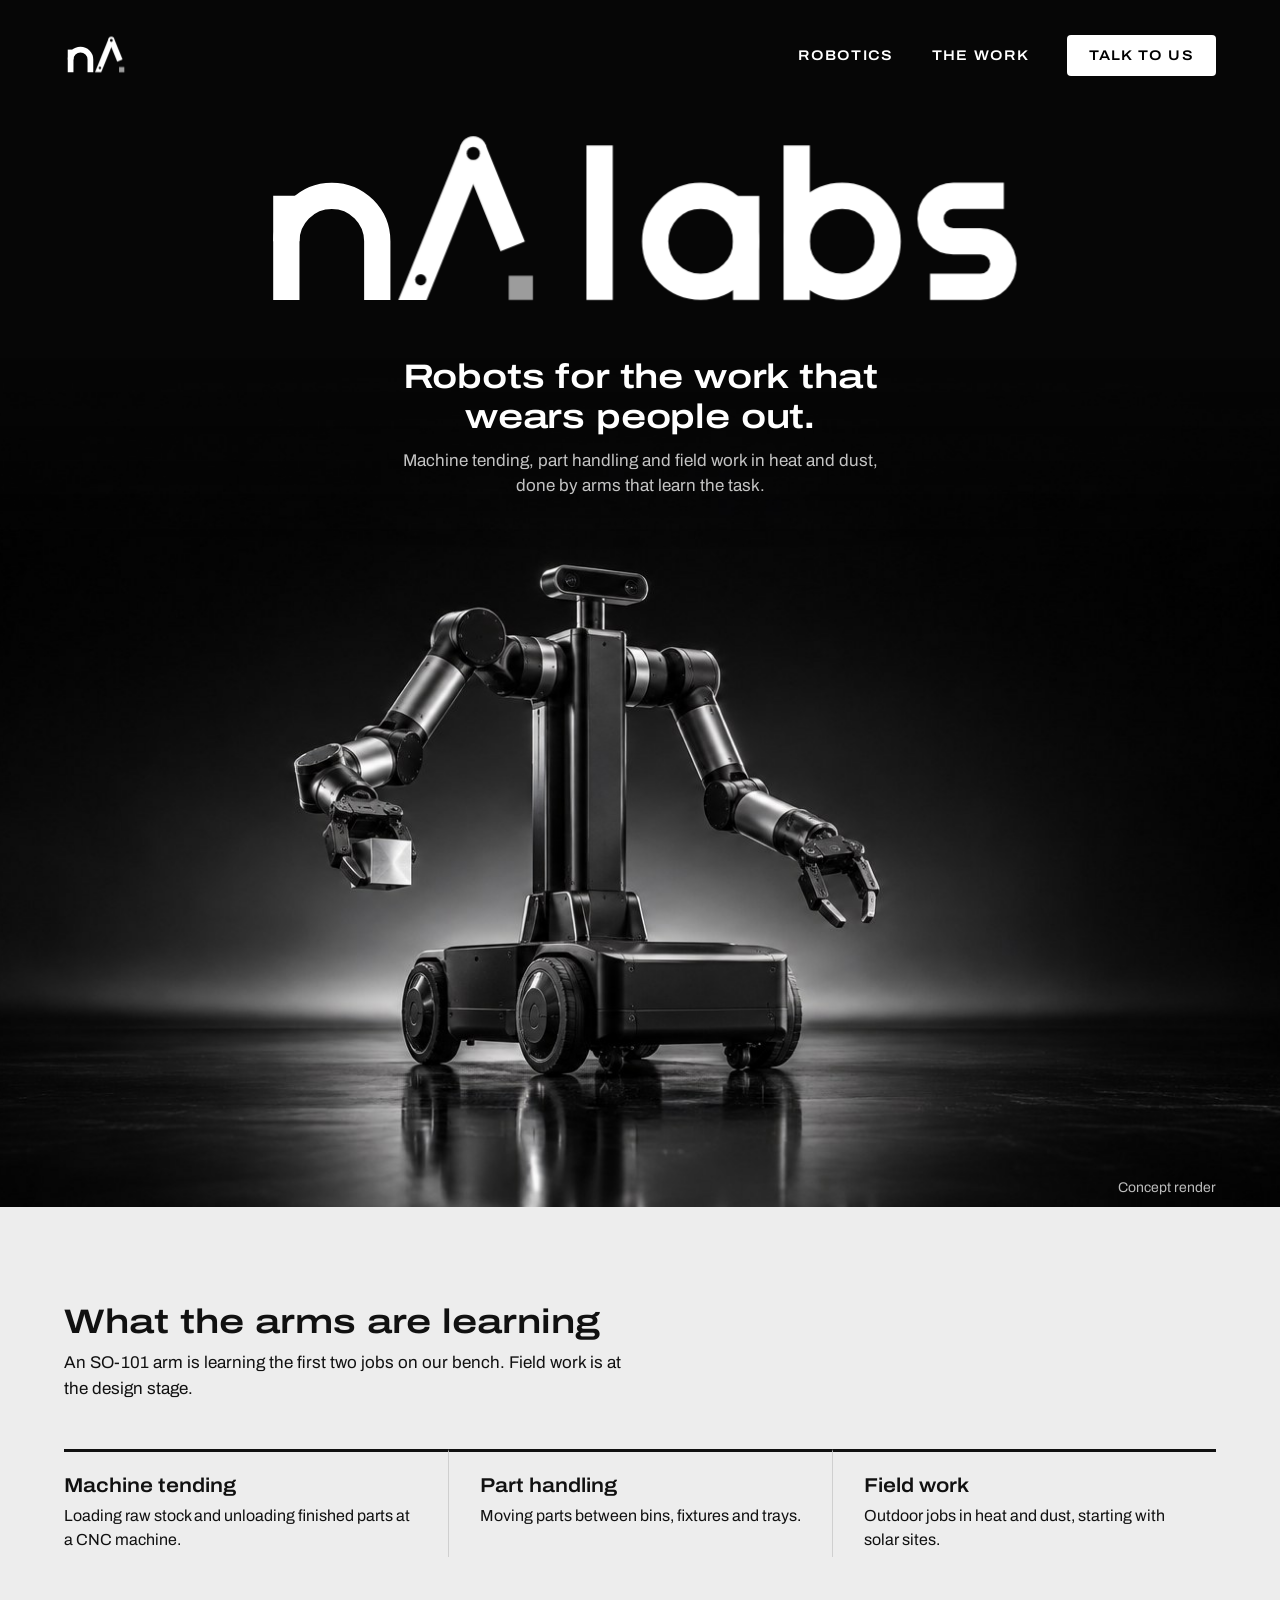
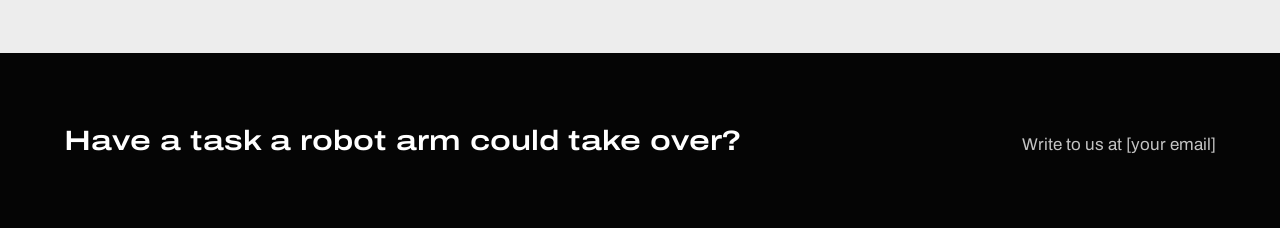
==== index.html @ 327ee528 "Add nA labs homepage hero Static page with the nA labs wordmark, studio robot render, task band and " ====
<!DOCTYPE html>
<html lang="en">
<head>
<meta charset="utf-8">
<meta name="viewport" content="width=device-width, initial-scale=1">
<title>nA labs — homepage hero</title>
<link rel="preconnect" href="https://fonts.googleapis.com">
<link rel="stylesheet" href="https://fonts.googleapis.com/css2?family=Archivo:wdth,wght@62..125,100..900&display=swap">
<style>
:root{
  --night:#050505;
  --indigo:#0C123F;
  --ink:#111111;
  --blue:#111111;
  --glow:#CFCFCF;
  --paper:#EDEDED;
  --pad:clamp(20px,5vw,64px);
}
*{box-sizing:border-box}
html{scroll-behavior:smooth}
body{margin:0;background:var(--night);color:#fff;font-family:'Archivo','Helvetica Neue',Arial,sans-serif;-webkit-font-smoothing:antialiased}
a{color:inherit}
a:focus-visible{outline:3px solid var(--glow);outline-offset:3px}

.hero{
  position:relative;overflow:hidden;
  min-height:100vh;min-height:100svh;
  display:flex;flex-direction:column;
  padding:clamp(18px,3vw,32px) var(--pad) 0;
  background:#060606;
}

.nav{position:relative;z-index:3;display:flex;align-items:center;justify-content:space-between;gap:24px}
.nav .nav-mark{display:block;width:clamp(52px,6vw,66px);height:auto}
.nav-links{display:flex;align-items:center;gap:clamp(20px,3vw,40px);font-size:14px;font-weight:600;font-stretch:112%;letter-spacing:.09em;text-transform:uppercase}
.nav-links a{text-decoration:none;padding:12px 0;white-space:nowrap}
.nav-links a:hover{color:var(--glow)}
.nav-links a.talk{background:#fff;color:#000;padding:13px 22px;border-radius:4px;font-weight:600}
.nav-links a.talk:hover{background:var(--glow);color:#000}
@media (max-width:640px){.nav-links a.plain{display:none}}

.head{position:relative;z-index:2;text-align:center;padding-top:clamp(20px,4vh,56px)}
.wordmark{display:block;width:100%;height:auto;overflow:visible}
.head .wordmark{max-width:1040px;margin:0 auto}
@media (min-width:900px){.head .wordmark{max-width:min(860px,60vw)}}
.wordmark .ink{fill:none;stroke:#fff;stroke-width:26;stroke-linejoin:round}
.wordmark .joint{fill:#fff}
.wordmark .part{fill:#9C9C9C}
.forearm{transform-box:view-box;transform-origin:215px 34px}
.head h1{margin:clamp(18px,3vh,30px) auto 0;font-size:clamp(20px,2.7vw,34px);line-height:1.18;font-weight:600;font-stretch:125%;letter-spacing:-0.005em;max-width:17em;color:#fff}
.head p{margin:12px auto 0;font-size:17px;line-height:1.45;color:#C4C4C4;max-width:30em}

.scene{position:relative;z-index:1;margin:auto calc(-1 * var(--pad)) 0;display:flex;justify-content:center}
.scene img{display:block;flex:none;width:max(100%,190vw,560px);max-width:1536px;height:auto;margin-top:-17vw;
  -webkit-mask-image:linear-gradient(180deg,transparent 0,#000 24%);mask-image:linear-gradient(180deg,transparent 0,#000 24%)}
@media (min-width:900px){.scene img{width:min(118%,1700px);max-width:none;margin-top:-11vw}}
.note{position:absolute;right:var(--pad);bottom:12px;z-index:3;margin:0;font-size:14px;color:#BDBDBD}

.lab{background:var(--paper);color:var(--ink);padding:clamp(48px,8vw,96px) var(--pad)}
.lab h2{margin:0 0 10px;font-size:clamp(24px,3vw,34px);font-weight:600;font-stretch:125%}
.lab .lede{margin:0 0 clamp(28px,4vw,48px);font-size:17px;line-height:1.5;max-width:34em}
.tasks{list-style:none;margin:0;padding:0;display:grid;grid-template-columns:repeat(3,1fr)}
.tasks li{padding:22px clamp(16px,2.4vw,32px) 6px 0;border-top:3px solid var(--blue)}
.tasks li + li{padding-left:clamp(16px,2.4vw,32px);border-left:1px solid #CFCFCF}
.tasks h3{margin:0 0 8px;font-size:20px;font-weight:600;font-stretch:112%}
.tasks p{margin:0;font-size:16px;line-height:1.45}
@media (max-width:720px){
  .tasks{grid-template-columns:1fr}
  .tasks li + li{padding-left:0;border-left:0;margin-top:22px}
}

.contact{padding:clamp(40px,6vw,72px) var(--pad);display:flex;justify-content:space-between;align-items:baseline;gap:24px;flex-wrap:wrap}
.contact h2{margin:0;font-size:clamp(20px,2.4vw,28px);font-weight:600;font-stretch:125%}
.contact p{margin:0;font-size:17px;color:#C4C4C4}

@media (prefers-reduced-motion:no-preference){
  .forearm{animation:place 1.5s cubic-bezier(.62,.02,.22,1) .35s both}
  .labs{animation:arrive .7s ease-out 1.45s both}
  .head h1,.head p{animation:arrive .7s ease-out 1.9s both}
  @keyframes place{0%{transform:rotate(-58deg)}82%{transform:rotate(2.5deg)}100%{transform:rotate(0deg)}}
  @keyframes arrive{from{opacity:0;transform:translateY(10px)}to{opacity:1;transform:none}}
}
</style>
</head>
<body>

<header class="hero">
  <nav class="nav" aria-label="Main">
    <a href="#top" aria-label="nA labs, home">
      <svg class="nav-mark wordmark" viewBox="0 0 300 213" aria-hidden="true">
        <clipPath id="baseA"><rect x="0" y="-40" width="760" height="223"/></clipPath>
        <mask id="holesA" maskUnits="userSpaceOnUse" x="-50" y="-80" width="900" height="360">
          <rect x="-50" y="-80" width="900" height="360" fill="#fff"/>
          <circle cx="215" cy="38" r="6.5" fill="#000"/>
          <circle cx="163" cy="163" r="5.5" fill="#000"/>
        </mask>
        <path class="ink" d="M30 183 V80"/>
        <path class="ink" d="M30 125 a45 45 0 0 1 90 0 V183"/>
        <g mask="url(#holesA)">
          <path class="ink" d="M150 195 L215 34" clip-path="url(#baseA)"/>
          <path class="ink" d="M215 34 L254 130"/>
          <circle class="joint" cx="215" cy="34" r="13"/>
        </g>
        <rect class="part" x="250" y="159" width="24" height="24"/>
      </svg>
    </a>
    <div class="nav-links">
      <a class="plain" href="#lab">Robotics</a>
      <a class="plain" href="#lab">The work</a>
      <a class="talk" href="#contact">Talk to us</a>
    </div>
  </nav>

  <div class="head" id="top">
    <svg class="wordmark" viewBox="0 0 760 213" role="img" aria-label="nA labs">
      <clipPath id="baseB"><rect x="0" y="-40" width="760" height="223"/></clipPath>
      <mask id="holesB" maskUnits="userSpaceOnUse" x="-50" y="-80" width="900" height="360">
        <rect x="-50" y="-80" width="900" height="360" fill="#fff"/>
        <circle cx="215" cy="38" r="6.5" fill="#000"/>
        <circle cx="163" cy="163" r="5.5" fill="#000"/>
      </mask>
      <path class="ink" d="M30 183 V80"/>
      <path class="ink" d="M30 125 a45 45 0 0 1 90 0 V183"/>
      <g mask="url(#holesB)">
        <path class="ink" d="M150 195 L215 34" clip-path="url(#baseB)"/>
        <g class="forearm">
          <path class="ink" d="M215 34 L254 130"/>
          <rect class="part" x="250" y="159" width="24" height="24"/>
        </g>
        <circle class="joint" cx="215" cy="34" r="13"/>
      </g>
      <g class="labs">
        <path class="ink" d="M340 30 V183"/>
        <path class="ink" d="M485 125 a45 45 0 1 0 -90 0 a45 45 0 1 0 90 0"/>
        <path class="ink" d="M485 80 V183"/>
        <path class="ink" d="M535 30 V183"/>
        <path class="ink" d="M625 125 a45 45 0 1 0 -90 0 a45 45 0 1 0 90 0"/>
        <path class="ink" d="M740 80 H690 a22.5 22.5 0 0 0 0 45 H717 a22.5 22.5 0 0 1 0 45 H667"/>
      </g>
    </svg>
    <h1>Robots for the work that wears people out.</h1>
    <p>Machine tending, part handling and field work in heat and dust, done by arms that learn the task.</p>
  </div>

  <div class="scene">
    <img src="robot.jpg" width="1536" height="864" alt="A two-armed mobile robot on a black studio floor, lit in white, holding a machined metal cube in one gripper">
  </div>
  <p class="note">Concept render</p>
</header>

<main>
  <section class="lab" id="lab">
    <h2>What the arms are learning</h2>
    <p class="lede">An SO-101 arm is learning the first two jobs on our bench. Field work is at the design stage.</p>
    <ul class="tasks">
      <li>
        <h3>Machine tending</h3>
        <p>Loading raw stock and unloading finished parts at a CNC machine.</p>
      </li>
      <li>
        <h3>Part handling</h3>
        <p>Moving parts between bins, fixtures and trays.</p>
      </li>
      <li>
        <h3>Field work</h3>
        <p>Outdoor jobs in heat and dust, starting with solar sites.</p>
      </li>
    </ul>
  </section>

  <section class="contact" id="contact">
    <h2>Have a task a robot arm could take over?</h2>
    <p>Write to us at [your email]</p>
  </section>
</main>

</body>
</html>
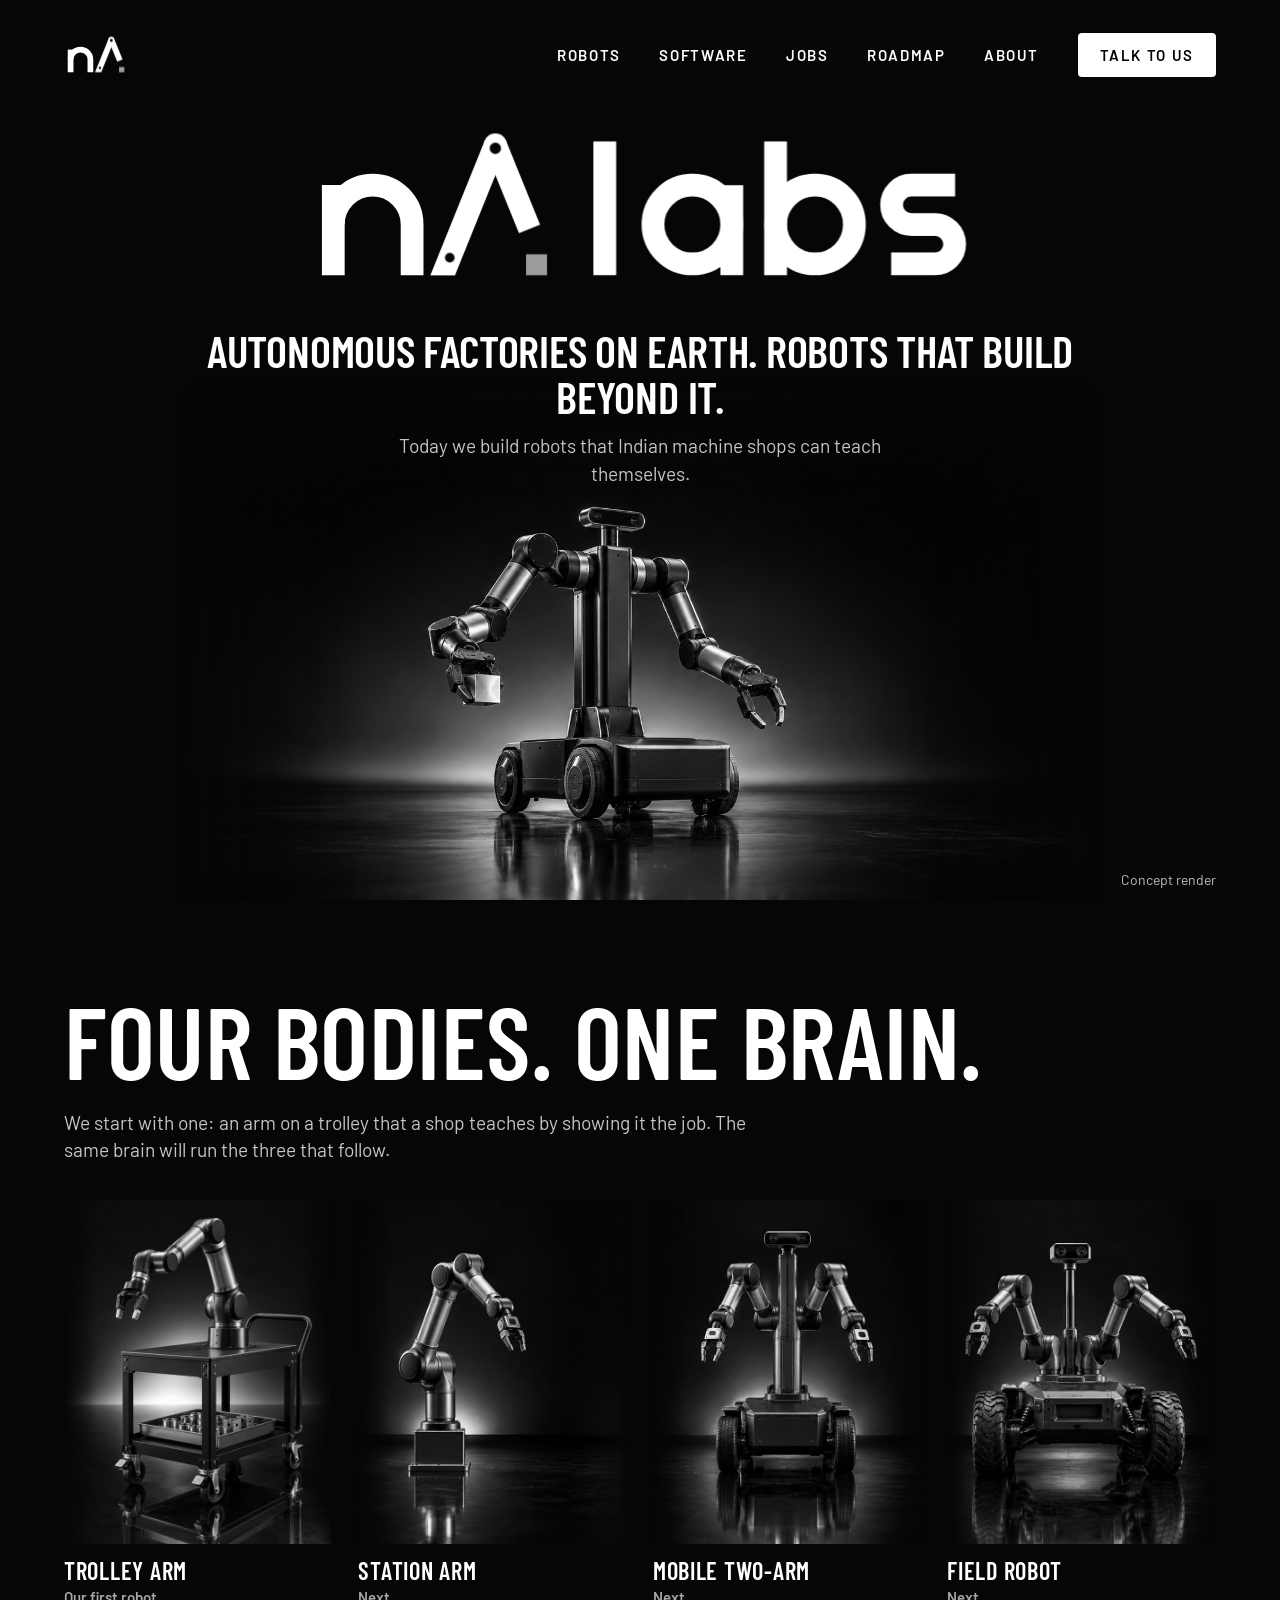
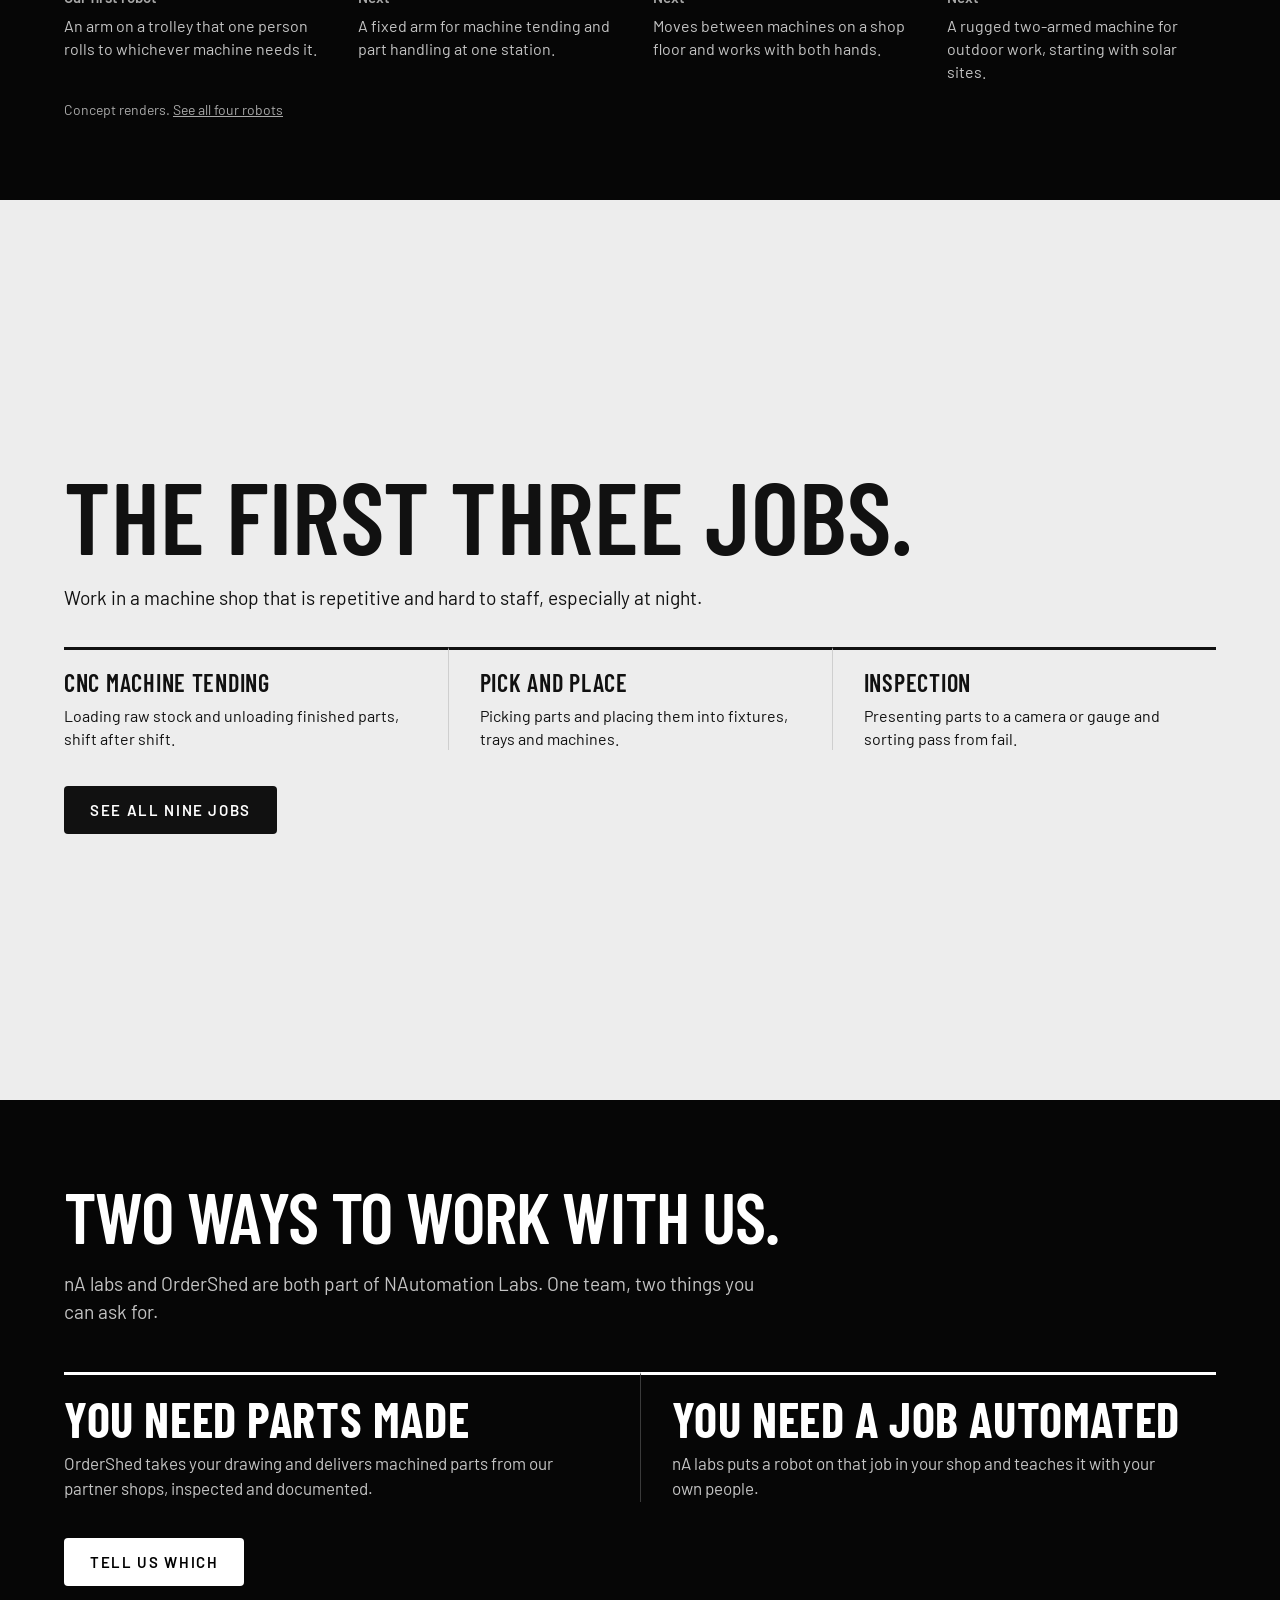
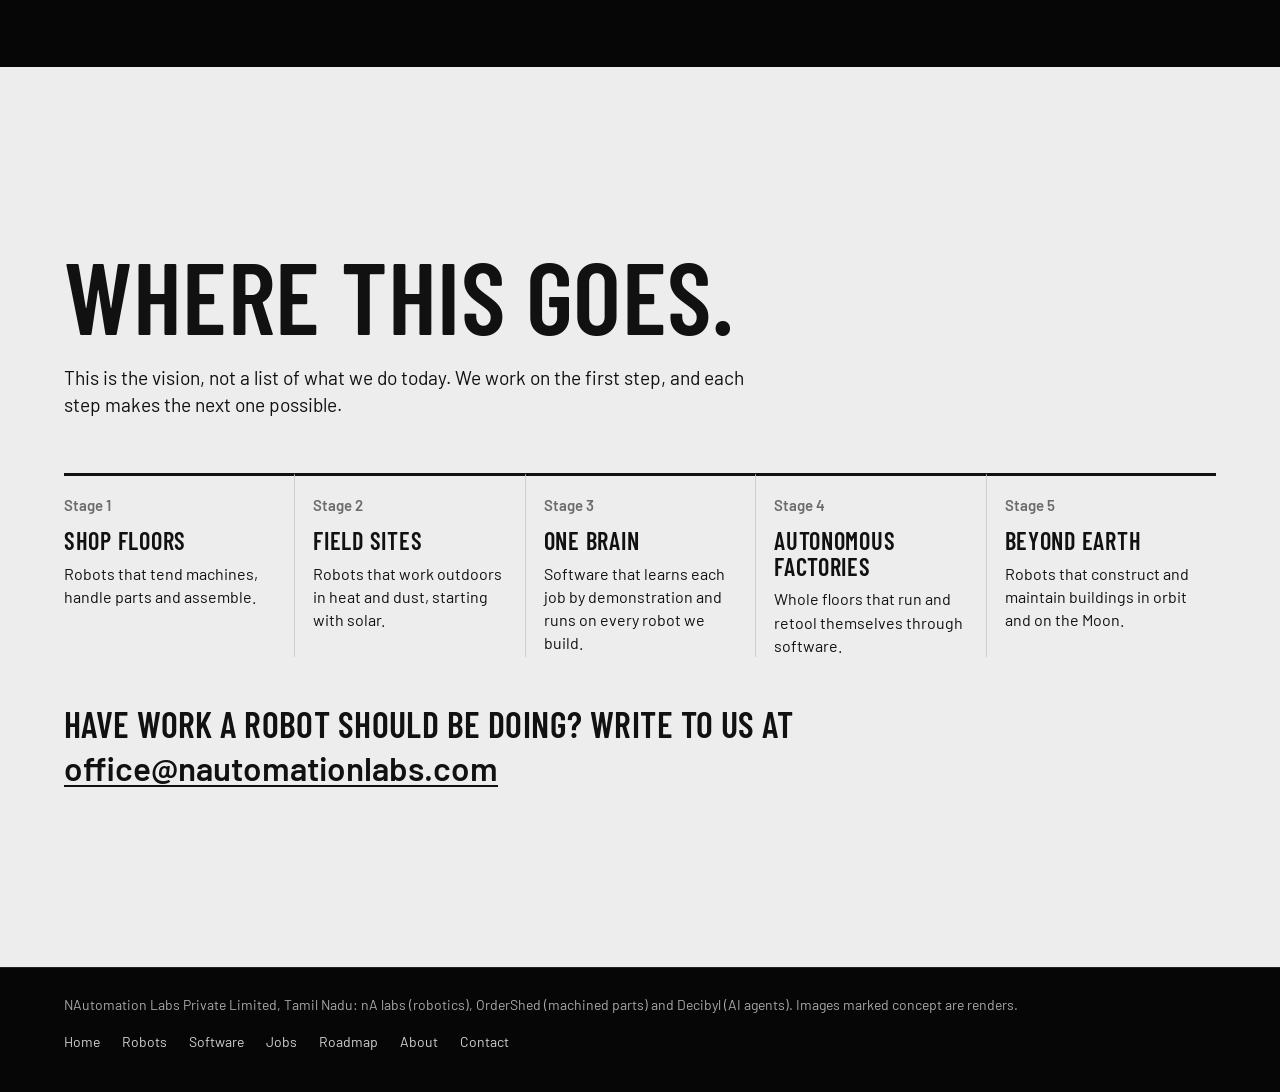
==== commit 8e59a2da: "Build out the nA labs site: seven pages, shared styles, enquiry form Adds Robots, Software, Jobs, Ro" ====
--- a/index.html
+++ b/index.html
@@ -4,83 +4,7 @@
 <meta charset="utf-8">
 <meta name="viewport" content="width=device-width, initial-scale=1">
 <title>nA labs — homepage hero</title>
-<link rel="preconnect" href="https://fonts.googleapis.com">
-<link rel="stylesheet" href="https://fonts.googleapis.com/css2?family=Archivo:wdth,wght@62..125,100..900&display=swap">
-<style>
-:root{
-  --night:#050505;
-  --indigo:#0C123F;
-  --ink:#111111;
-  --blue:#111111;
-  --glow:#CFCFCF;
-  --paper:#EDEDED;
-  --pad:clamp(20px,5vw,64px);
-}
-*{box-sizing:border-box}
-html{scroll-behavior:smooth}
-body{margin:0;background:var(--night);color:#fff;font-family:'Archivo','Helvetica Neue',Arial,sans-serif;-webkit-font-smoothing:antialiased}
-a{color:inherit}
-a:focus-visible{outline:3px solid var(--glow);outline-offset:3px}
-
-.hero{
-  position:relative;overflow:hidden;
-  min-height:100vh;min-height:100svh;
-  display:flex;flex-direction:column;
-  padding:clamp(18px,3vw,32px) var(--pad) 0;
-  background:#060606;
-}
-
-.nav{position:relative;z-index:3;display:flex;align-items:center;justify-content:space-between;gap:24px}
-.nav .nav-mark{display:block;width:clamp(52px,6vw,66px);height:auto}
-.nav-links{display:flex;align-items:center;gap:clamp(20px,3vw,40px);font-size:14px;font-weight:600;font-stretch:112%;letter-spacing:.09em;text-transform:uppercase}
-.nav-links a{text-decoration:none;padding:12px 0;white-space:nowrap}
-.nav-links a:hover{color:var(--glow)}
-.nav-links a.talk{background:#fff;color:#000;padding:13px 22px;border-radius:4px;font-weight:600}
-.nav-links a.talk:hover{background:var(--glow);color:#000}
-@media (max-width:640px){.nav-links a.plain{display:none}}
-
-.head{position:relative;z-index:2;text-align:center;padding-top:clamp(20px,4vh,56px)}
-.wordmark{display:block;width:100%;height:auto;overflow:visible}
-.head .wordmark{max-width:1040px;margin:0 auto}
-@media (min-width:900px){.head .wordmark{max-width:min(860px,60vw)}}
-.wordmark .ink{fill:none;stroke:#fff;stroke-width:26;stroke-linejoin:round}
-.wordmark .joint{fill:#fff}
-.wordmark .part{fill:#9C9C9C}
-.forearm{transform-box:view-box;transform-origin:215px 34px}
-.head h1{margin:clamp(18px,3vh,30px) auto 0;font-size:clamp(20px,2.7vw,34px);line-height:1.18;font-weight:600;font-stretch:125%;letter-spacing:-0.005em;max-width:17em;color:#fff}
-.head p{margin:12px auto 0;font-size:17px;line-height:1.45;color:#C4C4C4;max-width:30em}
-
-.scene{position:relative;z-index:1;margin:auto calc(-1 * var(--pad)) 0;display:flex;justify-content:center}
-.scene img{display:block;flex:none;width:max(100%,190vw,560px);max-width:1536px;height:auto;margin-top:-17vw;
-  -webkit-mask-image:linear-gradient(180deg,transparent 0,#000 24%);mask-image:linear-gradient(180deg,transparent 0,#000 24%)}
-@media (min-width:900px){.scene img{width:min(118%,1700px);max-width:none;margin-top:-11vw}}
-.note{position:absolute;right:var(--pad);bottom:12px;z-index:3;margin:0;font-size:14px;color:#BDBDBD}
-
-.lab{background:var(--paper);color:var(--ink);padding:clamp(48px,8vw,96px) var(--pad)}
-.lab h2{margin:0 0 10px;font-size:clamp(24px,3vw,34px);font-weight:600;font-stretch:125%}
-.lab .lede{margin:0 0 clamp(28px,4vw,48px);font-size:17px;line-height:1.5;max-width:34em}
-.tasks{list-style:none;margin:0;padding:0;display:grid;grid-template-columns:repeat(3,1fr)}
-.tasks li{padding:22px clamp(16px,2.4vw,32px) 6px 0;border-top:3px solid var(--blue)}
-.tasks li + li{padding-left:clamp(16px,2.4vw,32px);border-left:1px solid #CFCFCF}
-.tasks h3{margin:0 0 8px;font-size:20px;font-weight:600;font-stretch:112%}
-.tasks p{margin:0;font-size:16px;line-height:1.45}
-@media (max-width:720px){
-  .tasks{grid-template-columns:1fr}
-  .tasks li + li{padding-left:0;border-left:0;margin-top:22px}
-}
-
-.contact{padding:clamp(40px,6vw,72px) var(--pad);display:flex;justify-content:space-between;align-items:baseline;gap:24px;flex-wrap:wrap}
-.contact h2{margin:0;font-size:clamp(20px,2.4vw,28px);font-weight:600;font-stretch:125%}
-.contact p{margin:0;font-size:17px;color:#C4C4C4}
-
-@media (prefers-reduced-motion:no-preference){
-  .forearm{animation:place 1.5s cubic-bezier(.62,.02,.22,1) .35s both}
-  .labs{animation:arrive .7s ease-out 1.45s both}
-  .head h1,.head p{animation:arrive .7s ease-out 1.9s both}
-  @keyframes place{0%{transform:rotate(-58deg)}82%{transform:rotate(2.5deg)}100%{transform:rotate(0deg)}}
-  @keyframes arrive{from{opacity:0;transform:translateY(10px)}to{opacity:1;transform:none}}
-}
-</style>
+<link rel="stylesheet" href="site.css">
 </head>
 <body>
 
@@ -105,9 +29,12 @@
       </svg>
     </a>
     <div class="nav-links">
-      <a class="plain" href="#lab">Robotics</a>
-      <a class="plain" href="#lab">The work</a>
-      <a class="talk" href="#contact">Talk to us</a>
+      <a class="plain" href="robots.html">Robots</a>
+      <a class="plain" href="software.html">Software</a>
+      <a class="plain" href="jobs.html">Jobs</a>
+      <a class="plain" href="roadmap.html">Roadmap</a>
+      <a class="plain" href="about.html">About</a>
+      <a class="talk" href="contact.html">Talk to us</a>
     </div>
   </nav>
 
@@ -138,8 +65,8 @@
         <path class="ink" d="M740 80 H690 a22.5 22.5 0 0 0 0 45 H717 a22.5 22.5 0 0 1 0 45 H667"/>
       </g>
     </svg>
-    <h1>Robots for the work that wears people out.</h1>
-    <p>Machine tending, part handling and field work in heat and dust, done by arms that learn the task.</p>
+    <h1>Autonomous factories on Earth. Robots that build beyond it.</h1>
+    <p>Today we build robots that Indian machine shops can teach themselves.</p>
   </div>
 
   <div class="scene">
@@ -149,30 +76,96 @@
 </header>
 
 <main>
-  <section class="lab" id="lab">
-    <h2>What the arms are learning</h2>
-    <p class="lede">An SO-101 arm is learning the first two jobs on our bench. Field work is at the design stage.</p>
-    <ul class="tasks">
+  <section class="panel dark" id="robots">
+    <h2>Four bodies. One brain.</h2>
+    <p class="lede">We start with one: an arm on a trolley that a shop teaches by showing it the job. The same brain will run the three that follow.</p>
+    <ul class="lineup">
       <li>
-        <h3>Machine tending</h3>
-        <p>Loading raw stock and unloading finished parts at a CNC machine.</p>
+        <img src="robot-t.jpg" width="600" height="768" alt="A robot arm mounted on a hand-pushed steel trolley with a tray of machined parts on its lower shelf">
+        <h3>Trolley arm</h3>
+        <span class="when">Our first robot</span>
+        <p>An arm on a trolley that one person rolls to whichever machine needs it.</p>
       </li>
       <li>
-        <h3>Part handling</h3>
-        <p>Moving parts between bins, fixtures and trays.</p>
+        <img src="robot-a.jpg" width="600" height="768" alt="A single six-axis robot arm with a gripper on a square pedestal">
+        <h3>Station arm</h3>
+        <span class="when">Next</span>
+        <p>A fixed arm for machine tending and part handling at one station.</p>
       </li>
       <li>
-        <h3>Field work</h3>
-        <p>Outdoor jobs in heat and dust, starting with solar sites.</p>
+        <img src="robot-b.jpg" width="600" height="768" alt="A two-armed robot with a camera head on a four-wheeled base">
+        <h3>Mobile two-arm</h3>
+        <span class="when">Next</span>
+        <p>Moves between machines on a shop floor and works with both hands.</p>
+      </li>
+      <li>
+        <img src="robot-c.jpg" width="600" height="768" alt="A two-armed robot on a wide chassis with large all-terrain tyres">
+        <h3>Field robot</h3>
+        <span class="when">Next</span>
+        <p>A rugged two-armed machine for outdoor work, starting with solar sites.</p>
       </li>
     </ul>
+    <p class="fine">Concept renders. <a href="robots.html">See all four robots</a></p>
   </section>
 
-  <section class="contact" id="contact">
-    <h2>Have a task a robot arm could take over?</h2>
-    <p>Write to us at [your email]</p>
+  <section class="panel light" id="jobs">
+    <h2>The first three jobs.</h2>
+    <p class="lede">Work in a machine shop that is repetitive and hard to staff, especially at night.</p>
+    <ul class="cols">
+      <li><h3>CNC machine tending</h3><p>Loading raw stock and unloading finished parts, shift after shift.</p></li>
+      <li><h3>Pick and place</h3><p>Picking parts and placing them into fixtures, trays and machines.</p></li>
+      <li><h3>Inspection</h3><p>Presenting parts to a camera or gauge and sorting pass from fail.</p></li>
+    </ul>
+    <a class="btn" href="jobs.html">See all nine jobs</a>
+  </section>
+
+  <section class="band dark" id="work-with-us">
+    <h2>Two ways to work with us.</h2>
+    <p class="lede">nA labs and OrderShed are both part of NAutomation Labs. One team, two things you can ask for.</p>
+    <ul class="loop" style="grid-template-columns:repeat(2,1fr)">
+      <li><h3>You need parts made</h3><p>OrderShed takes your drawing and delivers machined parts from our partner shops, inspected and documented.</p></li>
+      <li><h3>You need a job automated</h3><p>nA labs puts a robot on that job in your shop and teaches it with your own people.</p></li>
+    </ul>
+    <a class="btn" href="contact.html">Tell us which</a>
+  </section>
+
+  <section class="panel light" id="roadmap">
+    <h2>Where this goes.</h2>
+    <p class="lede">This is the vision, not a list of what we do today. We work on the first step, and each step makes the next one possible.</p>
+    <ol class="cols five">
+      <li>
+        <span class="when">Stage 1</span>
+        <h3>Shop floors</h3>
+        <p>Robots that tend machines, handle parts and assemble.</p>
+      </li>
+      <li>
+        <span class="when">Stage 2</span>
+        <h3>Field sites</h3>
+        <p>Robots that work outdoors in heat and dust, starting with solar.</p>
+      </li>
+      <li>
+        <span class="when">Stage 3</span>
+        <h3>One brain</h3>
+        <p>Software that learns each job by demonstration and runs on every robot we build.</p>
+      </li>
+      <li>
+        <span class="when">Stage 4</span>
+        <h3>Autonomous factories</h3>
+        <p>Whole floors that run and retool themselves through software.</p>
+      </li>
+      <li>
+        <span class="when">Stage 5</span>
+        <h3>Beyond Earth</h3>
+        <p>Robots that construct and maintain buildings in orbit and on the Moon.</p>
+      </li>
+    </ol>
+    <p class="ask" id="contact">Have work a robot should be doing? Write to us at <a href="mailto:office@nautomationlabs.com">office@nautomationlabs.com</a></p>
   </section>
 </main>
+<footer class="foot2">
+  <span>NAutomation Labs Private Limited, Tamil Nadu: nA labs (robotics), OrderShed (machined parts) and Decibyl (AI agents). Images marked concept are renders.</span>
+  <nav aria-label="Footer"><a href="index.html">Home</a><a href="robots.html">Robots</a><a href="software.html">Software</a><a href="jobs.html">Jobs</a><a href="roadmap.html">Roadmap</a><a href="about.html">About</a><a href="contact.html">Contact</a></nav>
+</footer>
 
 </body>
 </html>
--- a/site.css
+++ b/site.css
@@ -0,0 +1,229 @@
+@font-face{font-family:'Barlow Condensed';font-style:normal;font-weight:500;font-display:swap;src:url('fonts/barlow-condensed-latin-500-normal.woff2') format('woff2')}
+@font-face{font-family:'Barlow Condensed';font-style:normal;font-weight:600;font-display:swap;src:url('fonts/barlow-condensed-latin-600-normal.woff2') format('woff2')}
+@font-face{font-family:'Barlow Condensed';font-style:normal;font-weight:700;font-display:swap;src:url('fonts/barlow-condensed-latin-700-normal.woff2') format('woff2')}
+@font-face{font-family:'Barlow';font-style:normal;font-weight:400;font-display:swap;src:url('fonts/barlow-latin-400-normal.woff2') format('woff2')}
+@font-face{font-family:'Barlow';font-style:normal;font-weight:500;font-display:swap;src:url('fonts/barlow-latin-500-normal.woff2') format('woff2')}
+@font-face{font-family:'Barlow';font-style:normal;font-weight:600;font-display:swap;src:url('fonts/barlow-latin-600-normal.woff2') format('woff2')}
+:root{
+  --night:#050505;
+  --indigo:#0C123F;
+  --ink:#111111;
+  --blue:#111111;
+  --glow:#CFCFCF;
+  --paper:#EDEDED;
+  --pad:clamp(20px,5vw,64px);
+}
+*{box-sizing:border-box}
+html{scroll-behavior:smooth}
+body{margin:0;background:var(--night);color:#fff;font-family:'Barlow','Helvetica Neue',Arial,sans-serif;-webkit-font-smoothing:antialiased}
+a{color:inherit}
+a:focus-visible{outline:3px solid var(--glow);outline-offset:3px}
+
+.hero{
+  position:relative;overflow:hidden;
+  height:100vh;height:100svh;min-height:620px;
+  display:flex;flex-direction:column;
+  padding:clamp(18px,3vw,32px) var(--pad) 0;
+  background:#060606;
+}
+
+.nav{position:relative;z-index:3;display:flex;align-items:center;justify-content:space-between;gap:24px}
+.nav .nav-mark{display:block;width:clamp(52px,6vw,66px);height:auto}
+.nav-links{display:flex;align-items:center;gap:clamp(20px,3vw,40px);font-size:14px;font-weight:600;font-stretch:112%;letter-spacing:.09em;text-transform:uppercase}
+.nav-links a{text-decoration:none;padding:12px 0;white-space:nowrap}
+.nav-links a:hover{color:var(--glow)}
+.nav-links a.talk{background:#fff;color:#000;padding:13px 22px;border-radius:4px;font-weight:600}
+.nav-links a.talk:hover{background:var(--glow);color:#000}
+@media (max-width:640px){.nav-links a.plain{display:none}}
+
+.head{position:relative;z-index:2;text-align:center;padding-top:clamp(20px,4vh,56px)}
+.wordmark{display:block;width:100%;height:auto;overflow:visible}
+.head .wordmark{max-width:1040px;margin:0 auto}
+@media (min-width:900px){.head .wordmark{max-width:min(820px,52vw)}}
+.wordmark .ink{fill:none;stroke:#fff;stroke-width:26;stroke-linejoin:round}
+.wordmark .joint{fill:#fff}
+.wordmark .part{fill:#9C9C9C}
+.forearm{transform-box:view-box;transform-origin:215px 34px}
+.head h1{margin:clamp(18px,3vh,30px) auto 0;font-size:clamp(20px,2.7vw,34px);line-height:1.18;font-weight:600;font-stretch:125%;letter-spacing:-0.005em;max-width:19em;color:#fff}
+.head p{margin:12px auto 0;font-size:17px;line-height:1.45;color:#C4C4C4;max-width:30em}
+
+.scene{position:relative;z-index:1;flex:1;min-height:0;margin:0 calc(-1 * var(--pad))}
+.scene img{position:absolute;left:50%;bottom:0;transform:translateX(-50%);display:block;height:min(138%,107vw);width:auto;max-width:none;
+  -webkit-mask-image:linear-gradient(180deg,transparent 0,#000 24%),linear-gradient(90deg,transparent 0,#000 20%,#000 80%,transparent 100%);-webkit-mask-composite:source-in;
+  mask-image:linear-gradient(180deg,transparent 0,#000 24%),linear-gradient(90deg,transparent 0,#000 20%,#000 80%,transparent 100%);mask-composite:intersect}
+@media (min-width:900px){.scene img{height:min(126%,107vw)}}
+.note{position:absolute;right:var(--pad);bottom:12px;z-index:3;margin:0;font-size:14px;color:#BDBDBD}
+
+.panel{min-height:100vh;min-height:100svh;display:flex;flex-direction:column;justify-content:center;padding:clamp(56px,9vh,112px) var(--pad)}
+.panel h2{margin:0;font-size:clamp(32px,6.2vw,84px);line-height:1.02;font-weight:700;font-stretch:125%;letter-spacing:-0.015em;max-width:13em}
+.panel .lede{margin:clamp(16px,2.4vh,26px) 0 0;font-size:clamp(17px,1.6vw,21px);line-height:1.45;max-width:36em}
+.light{background:var(--paper);color:var(--ink)}
+.dark{background:#060606;color:#fff}
+.dark .lede{color:#C4C4C4}
+
+.cols{list-style:none;margin:clamp(32px,6vh,72px) 0 0;padding:0;display:grid;grid-template-columns:repeat(3,1fr)}
+.cols li{padding:20px clamp(16px,2.4vw,36px) 0 0;border-top:3px solid currentColor}
+.cols li + li{padding-left:clamp(16px,2.4vw,36px);border-left:1px solid #CFCFCF}
+.dark .cols li + li{border-left-color:#3A3A3A}
+.cols h3{margin:0 0 8px;font-size:clamp(19px,1.7vw,24px);font-weight:600;font-stretch:112%}
+.cols p{margin:0;font-size:16px;line-height:1.45}
+.dark .cols p{color:#C4C4C4}
+.cols .when{display:block;margin:0 0 14px;font-size:15px;font-weight:600;color:#6B6B6B}
+@media (max-width:720px){
+  .cols{grid-template-columns:1fr}
+  .cols li{padding-right:0}
+  .cols li + li{padding-left:0;border-left:0;margin-top:26px}
+}
+.lineup{list-style:none;margin:clamp(24px,4vh,48px) calc(-1 * var(--pad)) 0;padding:0 var(--pad);display:grid;grid-template-columns:repeat(4,1fr);gap:clamp(12px,2vw,28px)}
+.lineup img{display:block;width:100%;height:auto;aspect-ratio:600/768;object-fit:cover;
+  -webkit-mask-image:linear-gradient(90deg,transparent 0,#000 12%,#000 88%,transparent 100%);mask-image:linear-gradient(90deg,transparent 0,#000 12%,#000 88%,transparent 100%)}
+.lineup h3{margin:14px 0 4px;font-size:clamp(19px,1.7vw,24px);font-weight:600;font-stretch:112%}
+.lineup .when{display:block;margin:0 0 8px;font-size:15px;font-weight:600;color:#A8A8A8}
+.lineup p{margin:0;font-size:16px;line-height:1.45;color:#C4C4C4;max-width:24em}
+.fine{margin:18px 0 0;font-size:14px;color:#A8A8A8}
+#robots{padding-top:clamp(40px,6vh,72px);padding-bottom:clamp(32px,5vh,56px)}
+@media (max-width:1000px){
+  .lineup{display:flex;overflow-x:auto;scroll-snap-type:x mandatory;gap:14px;scrollbar-width:none}
+  .lineup::-webkit-scrollbar{display:none}
+  .lineup li{flex:0 0 min(76vw,340px);scroll-snap-align:center}
+  .lineup img{aspect-ratio:600/640}
+}
+.cols.six{grid-template-columns:repeat(3,1fr);row-gap:clamp(24px,4vh,44px)}
+.cols.six li:nth-child(3n+1){padding-left:0;border-left:0}
+.cols .who{display:block;margin-top:10px;font-size:15px;font-weight:600;color:#5E5E5E}
+@media (max-width:720px){
+  .cols.six{grid-template-columns:1fr 1fr;column-gap:16px;row-gap:22px}
+  .cols.six li,.cols.six li + li{margin-top:0;padding:14px 0 0;border-left:0}
+  .cols.six p{display:none}
+  .cols.six h3{font-size:17px}
+  .cols.six .who{margin-top:6px;font-size:14px}
+}
+#jobs{padding-top:clamp(40px,6vh,72px);padding-bottom:clamp(40px,6vh,72px)}
+#jobs .cols{margin-top:clamp(24px,4vh,44px)}
+.cols.five{grid-template-columns:repeat(5,1fr)}
+.cols.five li{padding-right:clamp(10px,1.4vw,22px)}
+.cols.five li + li{padding-left:clamp(10px,1.4vw,22px)}
+.dark .cols .when{color:#A8A8A8}
+@media (max-width:1000px){.cols.five{grid-template-columns:1fr 1fr;row-gap:26px}.cols.five li:nth-child(odd){padding-left:0;border-left:0}.cols.five li + li{margin-top:0}}
+@media (max-width:520px){.cols.five{column-gap:16px;row-gap:18px}.cols.five li,.cols.five li + li{padding:12px 0 0;border-left:0}.cols.five p{font-size:15px}.cols.five .when{margin-bottom:8px}}
+.ask{margin:clamp(28px,5vh,56px) 0 0;font-size:clamp(20px,2.2vw,30px);font-weight:600;font-stretch:112%}
+
+@media (prefers-reduced-motion:no-preference){
+  .forearm{animation:place 1.5s cubic-bezier(.62,.02,.22,1) .35s both}
+  .labs{animation:arrive .7s ease-out 1.45s both}
+  .head h1,.head p{animation:arrive .7s ease-out 1.9s both}
+  @keyframes place{0%{transform:rotate(-58deg)}82%{transform:rotate(2.5deg)}100%{transform:rotate(0deg)}}
+  @keyframes arrive{from{opacity:0;transform:translateY(10px)}to{opacity:1;transform:none}}
+}
+
+/* shared across pages */
+@media (max-width:640px){.nav-links a.plain{display:inline-block}}
+@media (max-width:860px){
+  .nav{flex-wrap:wrap;row-gap:6px}
+  .nav-links{order:3;width:100%;justify-content:flex-start;gap:22px;overflow-x:auto;scrollbar-width:none;font-size:13px;padding-bottom:2px}
+  .nav-links::-webkit-scrollbar{display:none}
+  .nav-links a.talk{padding:10px 16px}
+}
+.nav-links a[aria-current="page"]{border-bottom:2px solid #fff}
+.phero{position:relative;overflow:hidden;min-height:78vh;min-height:78svh;display:flex;flex-direction:column;background:#060606;color:#fff;padding:clamp(18px,3vw,32px) var(--pad) clamp(36px,6vh,72px)}
+.phero.plain{min-height:0;padding-bottom:clamp(28px,5vh,56px)}
+.phero > img{position:absolute;inset:0;width:100%;height:100%;object-fit:cover;opacity:.62}
+.phero::after{content:"";position:absolute;inset:0;background:linear-gradient(180deg,rgba(6,6,6,.72) 0,rgba(6,6,6,.15) 34%,rgba(6,6,6,.55) 66%,#060606 100%)}
+.phero > *{position:relative;z-index:2}
+.phero > img{z-index:0}
+.phero::after{z-index:1}
+.phero .ptext{margin-top:auto;padding-top:clamp(48px,12vh,140px)}
+.phero h1{margin:0;font-size:clamp(34px,6.4vw,88px);line-height:1.02;font-weight:700;font-stretch:125%;letter-spacing:-0.015em;max-width:13em}
+.phero .lede{margin:clamp(14px,2.2vh,24px) 0 0;font-size:clamp(17px,1.6vw,21px);line-height:1.45;max-width:34em;color:#D6D6D6}
+.phero .tag{position:absolute;right:var(--pad);bottom:12px;margin:0;font-size:14px;color:#BDBDBD}
+.band{padding:clamp(52px,9vh,108px) var(--pad)}
+.band h2{margin:0;font-size:clamp(28px,4.4vw,60px);line-height:1.05;font-weight:700;font-stretch:125%;letter-spacing:-0.012em;max-width:15em}
+.band .lede{margin:clamp(14px,2.2vh,22px) 0 0;font-size:clamp(17px,1.5vw,20px);line-height:1.5;max-width:36em}
+.dark .lede{color:#C4C4C4}
+.band p.body{margin:18px 0 0;font-size:18px;line-height:1.55;max-width:38em}
+.dark p.body{color:#D0D0D0}
+.row{display:grid;grid-template-columns:1fr 1fr;gap:clamp(20px,4vw,64px);align-items:center;padding:clamp(28px,5vh,56px) 0;border-top:1px solid #2E2E2E}
+.row:first-of-type{border-top:0}
+.row img{display:block;width:100%;height:auto;aspect-ratio:600/640;object-fit:cover}
+.row.flip .pic{order:2}
+.row h3{margin:0;font-size:clamp(26px,3.2vw,44px);font-weight:700;font-stretch:125%;line-height:1.05}
+.row .when{display:block;margin:10px 0 0;font-size:15px;font-weight:600;color:#A8A8A8}
+.row p{margin:16px 0 0;font-size:18px;line-height:1.5;color:#D0D0D0;max-width:30em}
+.row dl{margin:22px 0 0;display:grid;grid-template-columns:auto 1fr;gap:8px 18px;font-size:16px;line-height:1.45}
+.row dt{font-weight:600;color:#A8A8A8}
+.row dd{margin:0;color:#E6E6E6}
+@media (max-width:760px){.row{grid-template-columns:1fr}.row.flip .pic{order:0}}
+.wide{position:relative;margin:clamp(28px,5vh,56px) calc(-1 * var(--pad)) 0}
+.wide img{display:block;width:100%;height:auto;max-height:78vh;object-fit:cover}
+.wide .tag{position:absolute;right:var(--pad);bottom:10px;margin:0;font-size:14px;color:#D0D0D0}
+.loop{list-style:none;margin:clamp(28px,5vh,56px) 0 0;padding:0;display:grid;grid-template-columns:repeat(3,1fr);counter-reset:l}
+.loop li{padding:20px clamp(16px,2.4vw,36px) 0 0;border-top:3px solid currentColor;position:relative}
+.loop li + li{padding-left:clamp(16px,2.4vw,36px);border-left:1px solid #3A3A3A}
+.light .loop li + li{border-left-color:#CFCFCF}
+.loop h3{margin:0 0 8px;font-size:clamp(26px,3.2vw,44px);font-weight:700;font-stretch:125%}
+.loop p{margin:0;font-size:17px;line-height:1.5}
+.dark .loop p{color:#C4C4C4}
+@media (max-width:720px){.loop{grid-template-columns:1fr}.loop li{padding-right:0}.loop li + li{padding-left:0;border-left:0;margin-top:24px}}
+.big{margin:clamp(28px,5vh,56px) 0 0;font-size:clamp(24px,3.4vw,46px);line-height:1.12;font-weight:700;font-stretch:125%;max-width:16em}
+.stages{list-style:none;margin:clamp(24px,4vh,44px) 0 0;padding:0;max-width:52em}
+.stages li{display:grid;grid-template-columns:5.5em 1fr;gap:8px 20px;padding:20px 0;border-top:1px solid #CFCFCF}
+.dark .stages li{border-top-color:#2E2E2E}
+.stages .when{font-size:15px;font-weight:600;color:#6B6B6B;padding-top:5px}
+.dark .stages .when{color:#A8A8A8}
+.stages h3{margin:0 0 6px;font-size:clamp(20px,2vw,26px);font-weight:600;font-stretch:112%}
+.stages p{margin:0;font-size:17px;line-height:1.5}
+.dark .stages p{color:#C4C4C4}
+.src{margin:22px 0 0;font-size:14px;line-height:1.6;color:#5E5E5E;max-width:60em}
+.dark .src{color:#A8A8A8}
+.src a{color:inherit}
+.btn{display:inline-block;margin-top:clamp(22px,4vh,40px);padding:15px 26px;border-radius:4px;background:#fff;color:#000;font-weight:600;font-size:14px;font-stretch:112%;letter-spacing:.09em;text-transform:uppercase;text-decoration:none}
+.btn:hover{background:var(--glow)}
+.light .btn{background:#111;color:#fff}
+.light .btn:hover{background:#333}
+.foot2{background:#060606;color:#A8A8A8;padding:28px var(--pad) 36px;border-top:1px solid #222;display:flex;flex-wrap:wrap;gap:14px 28px;justify-content:space-between;font-size:14px}
+.foot2 nav{display:flex;flex-wrap:wrap;gap:8px 22px}
+.foot2 a{color:#D0D0D0;text-decoration:none;padding:6px 0}
+.foot2 a:hover{color:#fff}
+.cols.four4{grid-template-columns:repeat(4,1fr)}
+@media (max-width:900px){.cols.four4{grid-template-columns:1fr 1fr;row-gap:26px}.cols.four4 li:nth-child(odd){padding-left:0;border-left:0}.cols.four4 li + li{margin-top:0}}
+.jobsfull .cols.six p{display:block}
+@media (max-width:720px){.band .cols.six{grid-template-columns:1fr!important}.band .cols.six p{display:block}}
+.fine a{color:inherit}
+
+/* type system: Barlow Condensed capitals for headings, Barlow for text */
+h1,h2,h3,.big,.ask{font-family:'Barlow Condensed','Arial Narrow',Arial,sans-serif;text-transform:uppercase;font-stretch:normal;font-weight:600;letter-spacing:.012em}
+.head h1{font-size:clamp(26px,3.5vw,46px);line-height:1.02;max-width:20em;font-weight:600}
+.panel h2,.phero h1{font-size:clamp(42px,8vw,116px);line-height:.94;font-weight:600;letter-spacing:.005em;max-width:12em}
+.band h2{font-size:clamp(34px,5.6vw,78px);line-height:.96;font-weight:600;max-width:14em}
+.row h3,.loop h3{font-size:clamp(30px,3.8vw,54px);line-height:.98}
+.big{font-size:clamp(30px,4.4vw,60px);line-height:.98}
+.ask{font-size:clamp(24px,2.8vw,38px)}
+.cols h3,.lineup h3,.stages h3{font-size:clamp(21px,1.9vw,27px);letter-spacing:.03em;line-height:1.05}
+.nav-links{font-stretch:normal;font-size:15px;letter-spacing:.11em}
+.btn{font-stretch:normal;font-size:15px;letter-spacing:.11em}
+body{font-size:17px}
+.head p,.panel .lede,.phero .lede,.band .lede{font-size:clamp(17px,1.5vw,20px)}
+@media (max-width:860px){.nav-links{font-size:14px}}
+@media (max-width:720px){.band .cols.six h3,.cols.six h3{font-size:19px}}
+.ask a,.big a{color:inherit;text-decoration-thickness:2px;text-underline-offset:4px;text-transform:none;font-family:'Barlow',Arial,sans-serif;font-weight:600;letter-spacing:0}
+.ask a,.big a{overflow-wrap:anywhere;display:inline-block;font-size:clamp(19px,2.6vw,34px)}
+.lineup img,.row img{aspect-ratio:600/768!important;object-fit:contain;object-position:center top}
+@media (max-width:720px){.loop[style]{grid-template-columns:1fr!important}}
+.panel .btn{align-self:flex-start}
+
+/* enquiry form */
+.form{display:grid;grid-template-columns:1fr 1fr;gap:22px clamp(16px,2.4vw,32px);max-width:860px}
+.form .wide2{grid-column:1 / -1}
+.form label{display:block;margin:0 0 8px;font-size:15px;font-weight:600;color:#E6E6E6}
+.form .hint{margin:0 0 10px;font-size:15px;line-height:1.45;color:#A8A8A8}
+.form input,.form select,.form textarea{display:block;width:100%;box-sizing:border-box;padding:14px 14px;min-height:50px;font:inherit;font-size:17px;color:#fff;background:#141414;border:1px solid #4A4A4A;border-radius:4px}
+.form textarea{resize:vertical;line-height:1.45}
+.form input:focus-visible,.form select:focus-visible,.form textarea:focus-visible{outline:3px solid #fff;outline-offset:2px;border-color:#fff}
+.form [aria-invalid="true"]{border-color:#FF8A7A;box-shadow:0 0 0 1px #FF8A7A}
+.form .hp{position:absolute;left:-9999px;width:1px;height:1px;opacity:0}
+.form .btn{margin-top:4px;border:0;cursor:pointer;font-family:inherit}
+.form .btn[disabled]{opacity:.6;cursor:default}
+.form .status{margin:14px 0 0;font-size:16px;min-height:1.4em}
+.form .status.ok{color:#fff;font-weight:600}
+.form .status.err{color:#FFB3A8;font-weight:600}
+@media (max-width:640px){.form{grid-template-columns:1fr}}
